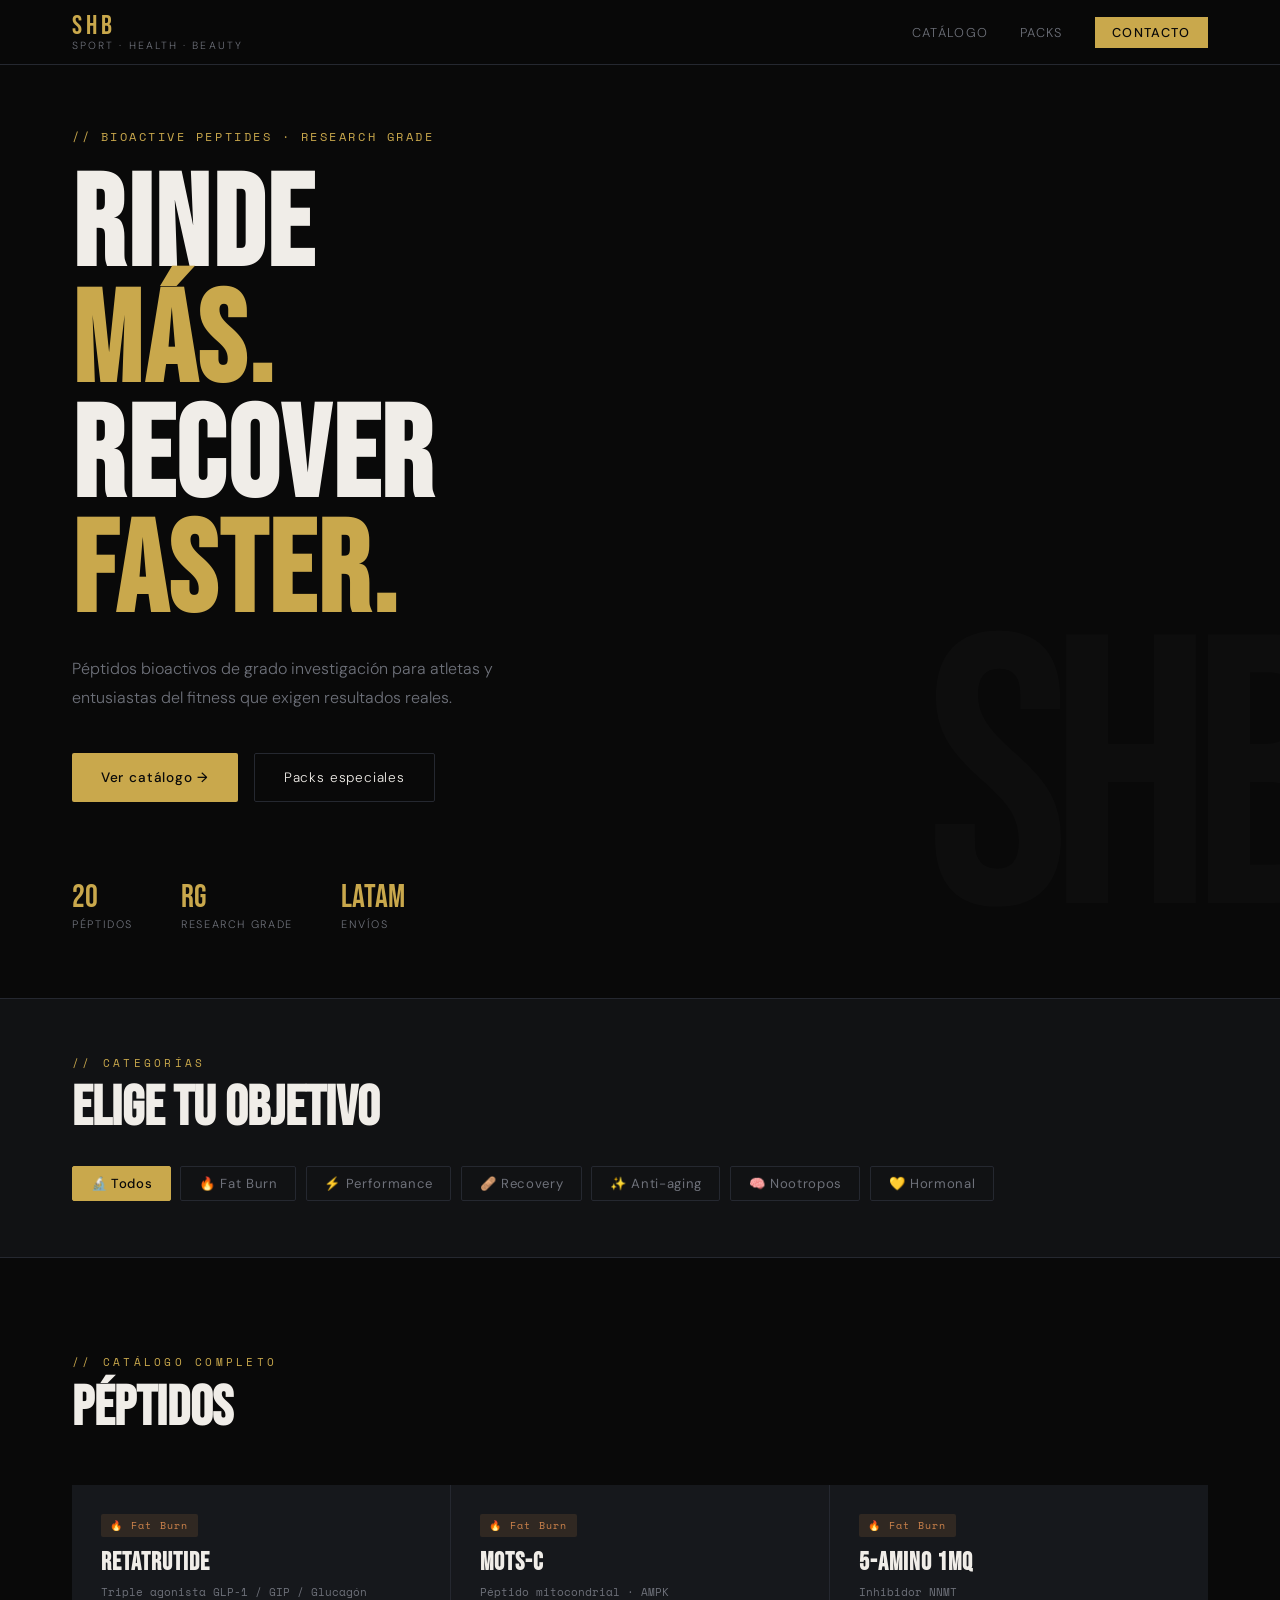
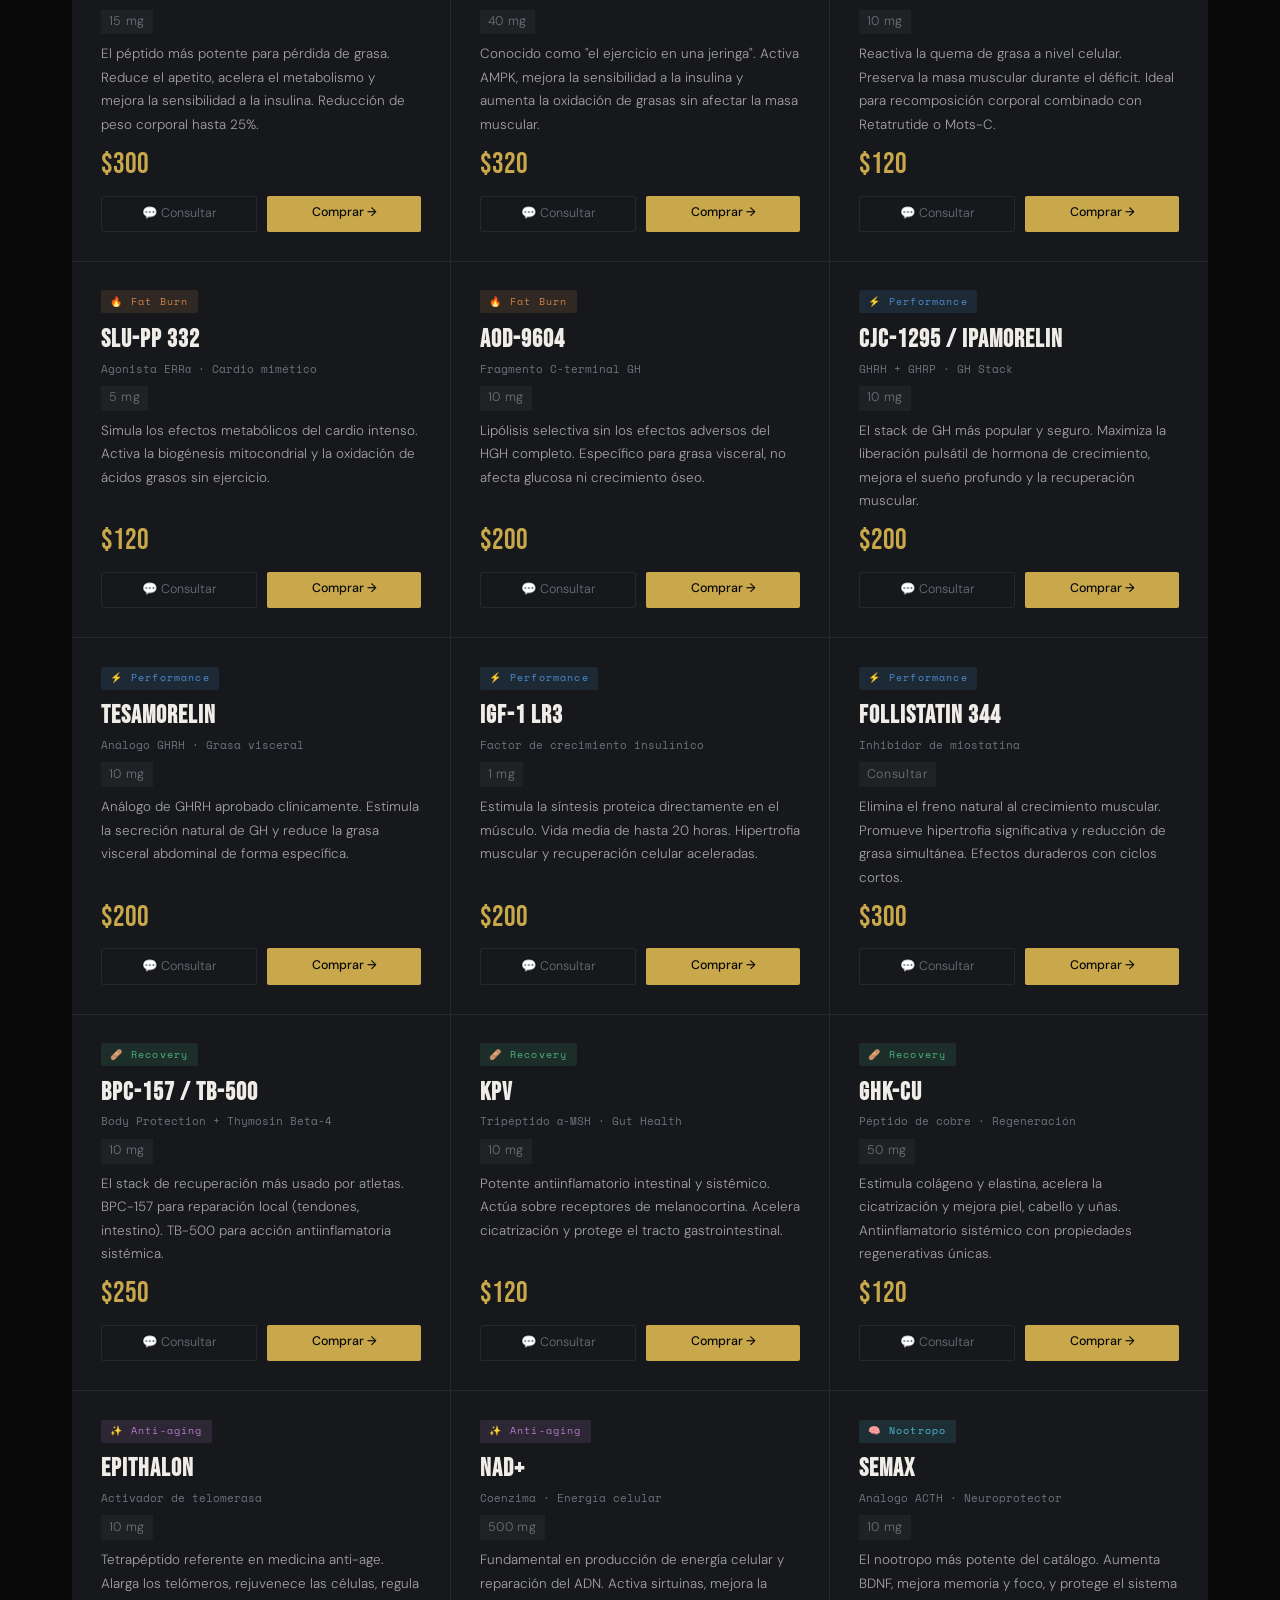
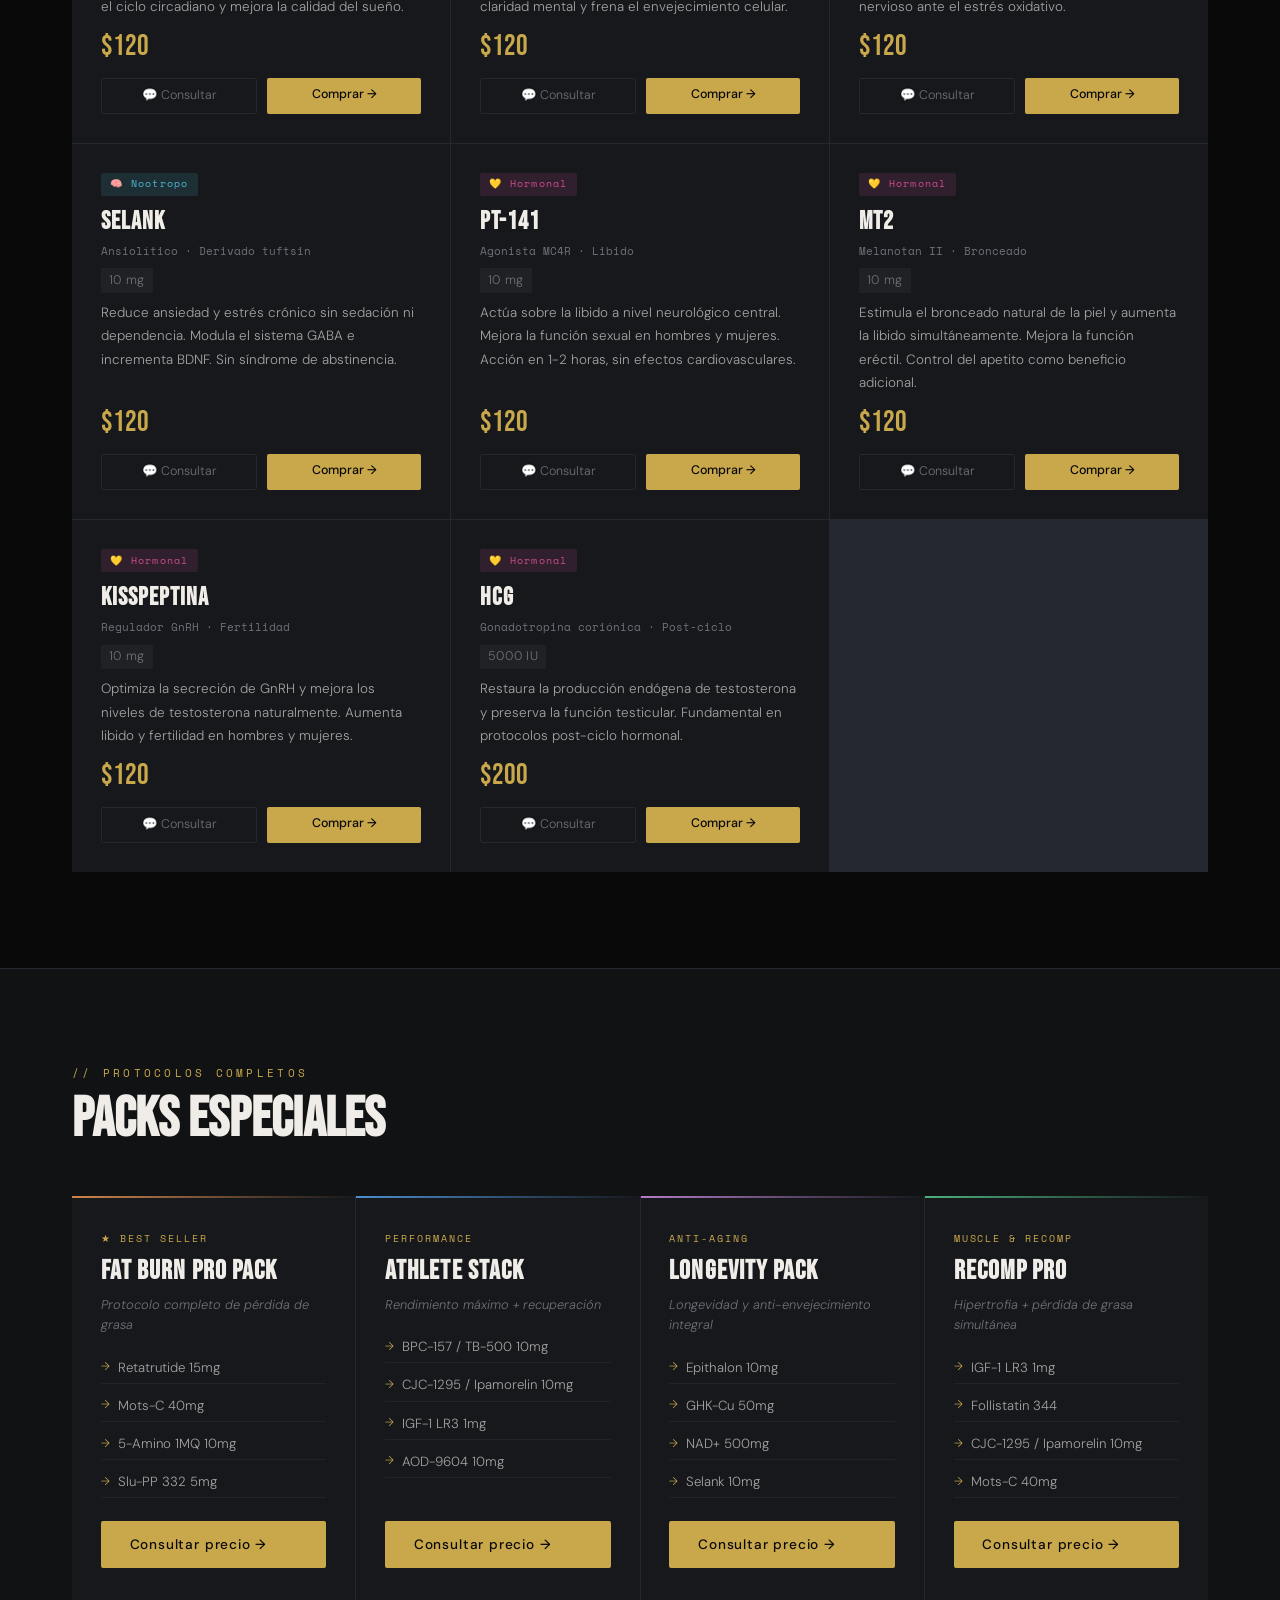
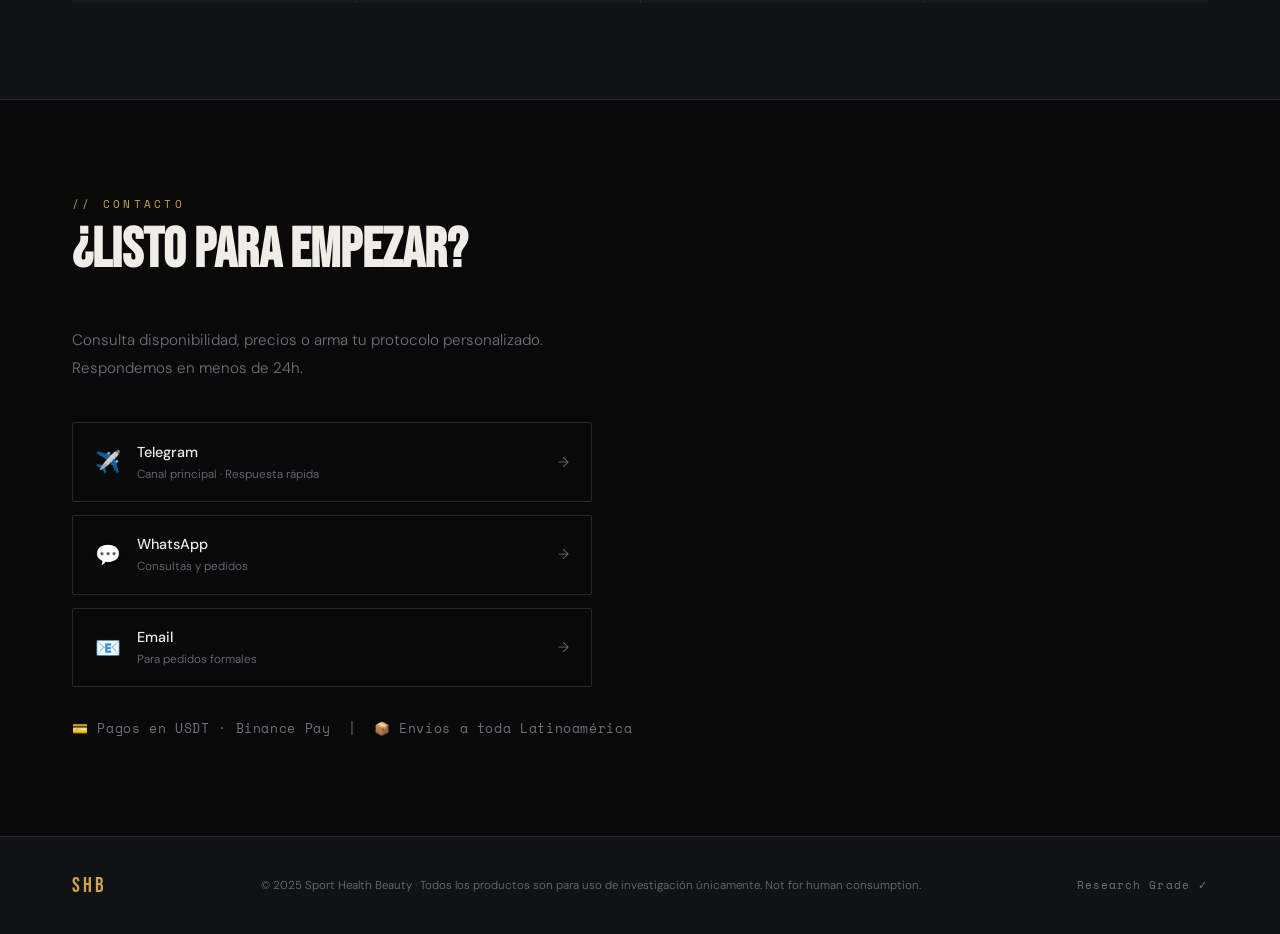
==== index.html @ b102d447 "Add files via upload" ====
<!DOCTYPE html>
<html lang="es">
<head>
  <meta charset="UTF-8" />
  <meta name="viewport" content="width=device-width, initial-scale=1.0" />
  <title>SHB — Sport Health Beauty | Péptidos Bioactivos</title>
  <link rel="preconnect" href="https://fonts.googleapis.com" />
  <link rel="preconnect" href="https://fonts.gstatic.com" crossorigin />
  <link href="https://fonts.googleapis.com/css2?family=Bebas+Neue&family=DM+Sans:ital,opsz,wght@0,9..40,300;0,9..40,400;0,9..40,500;1,9..40,300&family=Space+Mono:wght@400;700&display=swap" rel="stylesheet" />
  <link rel="stylesheet" href="style.css" />
</head>
<body>

  <!-- NAV -->
  <nav id="navbar">
    <div class="nav-inner">
      <div class="nav-logo">
        <span class="logo-main">SHB</span>
        <span class="logo-sub">Sport · Health · Beauty</span>
      </div>
      <ul class="nav-links">
        <li><a href="#catalogo">Catálogo</a></li>
        <li><a href="#packs">Packs</a></li>
        <li><a href="#contacto" class="nav-cta">Contacto</a></li>
      </ul>
      <button class="nav-toggle" id="navToggle" aria-label="Menú">
        <span></span><span></span><span></span>
      </button>
    </div>
    <div class="nav-mobile" id="navMobile">
      <a href="#catalogo">Catálogo</a>
      <a href="#packs">Packs</a>
      <a href="#contacto">Contacto</a>
    </div>
  </nav>

  <!-- HERO -->
  <section class="hero" id="inicio">
    <div class="hero-content">
      <p class="hero-tag">// Bioactive Peptides · Research Grade</p>
      <h1 class="hero-title">
        RINDE<br>
        <em>MÁS.</em><br>
        RECOVER<br>
        <em>FASTER.</em>
      </h1>
      <p class="hero-sub">Péptidos bioactivos de grado investigación para atletas y entusiastas del fitness que exigen resultados reales.</p>
      <div class="hero-btns">
        <a href="#catalogo" class="btn-primary">Ver catálogo →</a>
        <a href="#packs" class="btn-secondary">Packs especiales</a>
      </div>
    </div>
    <div class="hero-stats">
      <div class="stat">
        <span class="stat-num">20</span>
        <span class="stat-label">Péptidos</span>
      </div>
      <div class="stat">
        <span class="stat-num">RG</span>
        <span class="stat-label">Research Grade</span>
      </div>
      <div class="stat">
        <span class="stat-num">LATAM</span>
        <span class="stat-label">Envíos</span>
      </div>
    </div>
  </section>

  <!-- CATEGORÍAS -->
  <section class="categories" id="categorias">
    <div class="container">
      <p class="section-label">// Categorías</p>
      <h2 class="section-title">ELIGE TU OBJETIVO</h2>
      <div class="cat-grid">
        <button class="cat-btn active" data-filter="all">🔬 Todos</button>
        <button class="cat-btn" data-filter="fat">🔥 Fat Burn</button>
        <button class="cat-btn" data-filter="perf">⚡ Performance</button>
        <button class="cat-btn" data-filter="recov">🩹 Recovery</button>
        <button class="cat-btn" data-filter="skin">✨ Anti-aging</button>
        <button class="cat-btn" data-filter="neuro">🧠 Nootropos</button>
        <button class="cat-btn" data-filter="hormonal">💛 Hormonal</button>
      </div>
    </div>
  </section>

  <!-- CATÁLOGO -->
  <section class="catalog" id="catalogo">
    <div class="container">
      <p class="section-label">// Catálogo completo</p>
      <h2 class="section-title">PÉPTIDOS</h2>

      <div class="peptide-grid" id="peptideGrid">

        <!-- FAT BURN -->
        <div class="peptide-card" data-cat="fat">
          <span class="tag tag-fat">🔥 Fat Burn</span>
          <h3 class="p-name">RETATRUTIDE</h3>
          <p class="p-aka">Triple agonista GLP-1 / GIP / Glucagón</p>
          <p class="p-dose">15 mg</p>
          <p class="p-desc">El péptido más potente para pérdida de grasa. Reduce el apetito, acelera el metabolismo y mejora la sensibilidad a la insulina. Reducción de peso corporal hasta 25%.</p>
          <p class="p-price">$300</p>
          <div class="p-actions">
            <a href="https://t.me/TUUSUARIO" class="btn-card-contact" target="_blank">💬 Consultar</a>
            <a href="https://t.me/TUUSUARIO" class="btn-card-buy" target="_blank">Comprar →</a>
          </div>
        </div>

        <div class="peptide-card" data-cat="fat">
          <span class="tag tag-fat">🔥 Fat Burn</span>
          <h3 class="p-name">MOTS-C</h3>
          <p class="p-aka">Péptido mitocondrial · AMPK</p>
          <p class="p-dose">40 mg</p>
          <p class="p-desc">Conocido como "el ejercicio en una jeringa". Activa AMPK, mejora la sensibilidad a la insulina y aumenta la oxidación de grasas sin afectar la masa muscular.</p>
          <p class="p-price">$320</p>
          <div class="p-actions">
            <a href="https://t.me/TUUSUARIO" class="btn-card-contact" target="_blank">💬 Consultar</a>
            <a href="https://t.me/TUUSUARIO" class="btn-card-buy" target="_blank">Comprar →</a>
          </div>
        </div>

        <div class="peptide-card" data-cat="fat">
          <span class="tag tag-fat">🔥 Fat Burn</span>
          <h3 class="p-name">5-AMINO 1MQ</h3>
          <p class="p-aka">Inhibidor NNMT</p>
          <p class="p-dose">10 mg</p>
          <p class="p-desc">Reactiva la quema de grasa a nivel celular. Preserva la masa muscular durante el déficit. Ideal para recomposición corporal combinado con Retatrutide o Mots-C.</p>
          <p class="p-price">$120</p>
          <div class="p-actions">
            <a href="https://t.me/TUUSUARIO" class="btn-card-contact" target="_blank">💬 Consultar</a>
            <a href="https://t.me/TUUSUARIO" class="btn-card-buy" target="_blank">Comprar →</a>
          </div>
        </div>

        <div class="peptide-card" data-cat="fat">
          <span class="tag tag-fat">🔥 Fat Burn</span>
          <h3 class="p-name">SLU-PP 332</h3>
          <p class="p-aka">Agonista ERRα · Cardio mimético</p>
          <p class="p-dose">5 mg</p>
          <p class="p-desc">Simula los efectos metabólicos del cardio intenso. Activa la biogénesis mitocondrial y la oxidación de ácidos grasos sin ejercicio.</p>
          <p class="p-price">$120</p>
          <div class="p-actions">
            <a href="https://t.me/TUUSUARIO" class="btn-card-contact" target="_blank">💬 Consultar</a>
            <a href="https://t.me/TUUSUARIO" class="btn-card-buy" target="_blank">Comprar →</a>
          </div>
        </div>

        <div class="peptide-card" data-cat="fat">
          <span class="tag tag-fat">🔥 Fat Burn</span>
          <h3 class="p-name">AOD-9604</h3>
          <p class="p-aka">Fragmento C-terminal GH</p>
          <p class="p-dose">10 mg</p>
          <p class="p-desc">Lipólisis selectiva sin los efectos adversos del HGH completo. Específico para grasa visceral, no afecta glucosa ni crecimiento óseo.</p>
          <p class="p-price">$200</p>
          <div class="p-actions">
            <a href="https://t.me/TUUSUARIO" class="btn-card-contact" target="_blank">💬 Consultar</a>
            <a href="https://t.me/TUUSUARIO" class="btn-card-buy" target="_blank">Comprar →</a>
          </div>
        </div>

        <!-- PERFORMANCE -->
        <div class="peptide-card" data-cat="perf">
          <span class="tag tag-perf">⚡ Performance</span>
          <h3 class="p-name">CJC-1295 / IPAMORELIN</h3>
          <p class="p-aka">GHRH + GHRP · GH Stack</p>
          <p class="p-dose">10 mg</p>
          <p class="p-desc">El stack de GH más popular y seguro. Maximiza la liberación pulsátil de hormona de crecimiento, mejora el sueño profundo y la recuperación muscular.</p>
          <p class="p-price">$200</p>
          <div class="p-actions">
            <a href="https://t.me/TUUSUARIO" class="btn-card-contact" target="_blank">💬 Consultar</a>
            <a href="https://t.me/TUUSUARIO" class="btn-card-buy" target="_blank">Comprar →</a>
          </div>
        </div>

        <div class="peptide-card" data-cat="perf">
          <span class="tag tag-perf">⚡ Performance</span>
          <h3 class="p-name">TESAMORELIN</h3>
          <p class="p-aka">Análogo GHRH · Grasa visceral</p>
          <p class="p-dose">10 mg</p>
          <p class="p-desc">Análogo de GHRH aprobado clínicamente. Estimula la secreción natural de GH y reduce la grasa visceral abdominal de forma específica.</p>
          <p class="p-price">$200</p>
          <div class="p-actions">
            <a href="https://t.me/TUUSUARIO" class="btn-card-contact" target="_blank">💬 Consultar</a>
            <a href="https://t.me/TUUSUARIO" class="btn-card-buy" target="_blank">Comprar →</a>
          </div>
        </div>

        <div class="peptide-card" data-cat="perf">
          <span class="tag tag-perf">⚡ Performance</span>
          <h3 class="p-name">IGF-1 LR3</h3>
          <p class="p-aka">Factor de crecimiento insulínico</p>
          <p class="p-dose">1 mg</p>
          <p class="p-desc">Estimula la síntesis proteica directamente en el músculo. Vida media de hasta 20 horas. Hipertrofia muscular y recuperación celular aceleradas.</p>
          <p class="p-price">$200</p>
          <div class="p-actions">
            <a href="https://t.me/TUUSUARIO" class="btn-card-contact" target="_blank">💬 Consultar</a>
            <a href="https://t.me/TUUSUARIO" class="btn-card-buy" target="_blank">Comprar →</a>
          </div>
        </div>

        <div class="peptide-card" data-cat="perf">
          <span class="tag tag-perf">⚡ Performance</span>
          <h3 class="p-name">FOLLISTATIN 344</h3>
          <p class="p-aka">Inhibidor de miostatina</p>
          <p class="p-dose">Consultar</p>
          <p class="p-desc">Elimina el freno natural al crecimiento muscular. Promueve hipertrofia significativa y reducción de grasa simultánea. Efectos duraderos con ciclos cortos.</p>
          <p class="p-price">$300</p>
          <div class="p-actions">
            <a href="https://t.me/TUUSUARIO" class="btn-card-contact" target="_blank">💬 Consultar</a>
            <a href="https://t.me/TUUSUARIO" class="btn-card-buy" target="_blank">Comprar →</a>
          </div>
        </div>

        <!-- RECOVERY -->
        <div class="peptide-card" data-cat="recov">
          <span class="tag tag-recov">🩹 Recovery</span>
          <h3 class="p-name">BPC-157 / TB-500</h3>
          <p class="p-aka">Body Protection + Thymosin Beta-4</p>
          <p class="p-dose">10 mg</p>
          <p class="p-desc">El stack de recuperación más usado por atletas. BPC-157 para reparación local (tendones, intestino). TB-500 para acción antiinflamatoria sistémica.</p>
          <p class="p-price">$250</p>
          <div class="p-actions">
            <a href="https://t.me/TUUSUARIO" class="btn-card-contact" target="_blank">💬 Consultar</a>
            <a href="https://t.me/TUUSUARIO" class="btn-card-buy" target="_blank">Comprar →</a>
          </div>
        </div>

        <div class="peptide-card" data-cat="recov">
          <span class="tag tag-recov">🩹 Recovery</span>
          <h3 class="p-name">KPV</h3>
          <p class="p-aka">Tripéptido α-MSH · Gut Health</p>
          <p class="p-dose">10 mg</p>
          <p class="p-desc">Potente antiinflamatorio intestinal y sistémico. Actúa sobre receptores de melanocortina. Acelera cicatrización y protege el tracto gastrointestinal.</p>
          <p class="p-price">$120</p>
          <div class="p-actions">
            <a href="https://t.me/TUUSUARIO" class="btn-card-contact" target="_blank">💬 Consultar</a>
            <a href="https://t.me/TUUSUARIO" class="btn-card-buy" target="_blank">Comprar →</a>
          </div>
        </div>

        <div class="peptide-card" data-cat="recov">
          <span class="tag tag-recov">🩹 Recovery</span>
          <h3 class="p-name">GHK-CU</h3>
          <p class="p-aka">Péptido de cobre · Regeneración</p>
          <p class="p-dose">50 mg</p>
          <p class="p-desc">Estimula colágeno y elastina, acelera la cicatrización y mejora piel, cabello y uñas. Antiinflamatorio sistémico con propiedades regenerativas únicas.</p>
          <p class="p-price">$120</p>
          <div class="p-actions">
            <a href="https://t.me/TUUSUARIO" class="btn-card-contact" target="_blank">💬 Consultar</a>
            <a href="https://t.me/TUUSUARIO" class="btn-card-buy" target="_blank">Comprar →</a>
          </div>
        </div>

        <!-- ANTI-AGING / SKIN -->
        <div class="peptide-card" data-cat="skin">
          <span class="tag tag-skin">✨ Anti-aging</span>
          <h3 class="p-name">EPITHALON</h3>
          <p class="p-aka">Activador de telomerasa</p>
          <p class="p-dose">10 mg</p>
          <p class="p-desc">Tetrapéptido referente en medicina anti-age. Alarga los telómeros, rejuvenece las células, regula el ciclo circadiano y mejora la calidad del sueño.</p>
          <p class="p-price">$120</p>
          <div class="p-actions">
            <a href="https://t.me/TUUSUARIO" class="btn-card-contact" target="_blank">💬 Consultar</a>
            <a href="https://t.me/TUUSUARIO" class="btn-card-buy" target="_blank">Comprar →</a>
          </div>
        </div>

        <div class="peptide-card" data-cat="skin">
          <span class="tag tag-skin">✨ Anti-aging</span>
          <h3 class="p-name">NAD+</h3>
          <p class="p-aka">Coenzima · Energía celular</p>
          <p class="p-dose">500 mg</p>
          <p class="p-desc">Fundamental en producción de energía celular y reparación del ADN. Activa sirtuinas, mejora la claridad mental y frena el envejecimiento celular.</p>
          <p class="p-price">$120</p>
          <div class="p-actions">
            <a href="https://t.me/TUUSUARIO" class="btn-card-contact" target="_blank">💬 Consultar</a>
            <a href="https://t.me/TUUSUARIO" class="btn-card-buy" target="_blank">Comprar →</a>
          </div>
        </div>

        <!-- NOOTROPOS -->
        <div class="peptide-card" data-cat="neuro">
          <span class="tag tag-neuro">🧠 Nootropo</span>
          <h3 class="p-name">SEMAX</h3>
          <p class="p-aka">Análogo ACTH · Neuroprotector</p>
          <p class="p-dose">10 mg</p>
          <p class="p-desc">El nootropo más potente del catálogo. Aumenta BDNF, mejora memoria y foco, y protege el sistema nervioso ante el estrés oxidativo.</p>
          <p class="p-price">$120</p>
          <div class="p-actions">
            <a href="https://t.me/TUUSUARIO" class="btn-card-contact" target="_blank">💬 Consultar</a>
            <a href="https://t.me/TUUSUARIO" class="btn-card-buy" target="_blank">Comprar →</a>
          </div>
        </div>

        <div class="peptide-card" data-cat="neuro">
          <span class="tag tag-neuro">🧠 Nootropo</span>
          <h3 class="p-name">SELANK</h3>
          <p class="p-aka">Ansiolítico · Derivado tuftsin</p>
          <p class="p-dose">10 mg</p>
          <p class="p-desc">Reduce ansiedad y estrés crónico sin sedación ni dependencia. Modula el sistema GABA e incrementa BDNF. Sin síndrome de abstinencia.</p>
          <p class="p-price">$120</p>
          <div class="p-actions">
            <a href="https://t.me/TUUSUARIO" class="btn-card-contact" target="_blank">💬 Consultar</a>
            <a href="https://t.me/TUUSUARIO" class="btn-card-buy" target="_blank">Comprar →</a>
          </div>
        </div>

        <!-- HORMONAL -->
        <div class="peptide-card" data-cat="hormonal">
          <span class="tag tag-hormonal">💛 Hormonal</span>
          <h3 class="p-name">PT-141</h3>
          <p class="p-aka">Agonista MC4R · Libido</p>
          <p class="p-dose">10 mg</p>
          <p class="p-desc">Actúa sobre la libido a nivel neurológico central. Mejora la función sexual en hombres y mujeres. Acción en 1-2 horas, sin efectos cardiovasculares.</p>
          <p class="p-price">$120</p>
          <div class="p-actions">
            <a href="https://t.me/TUUSUARIO" class="btn-card-contact" target="_blank">💬 Consultar</a>
            <a href="https://t.me/TUUSUARIO" class="btn-card-buy" target="_blank">Comprar →</a>
          </div>
        </div>

        <div class="peptide-card" data-cat="hormonal">
          <span class="tag tag-hormonal">💛 Hormonal</span>
          <h3 class="p-name">MT2</h3>
          <p class="p-aka">Melanotan II · Bronceado</p>
          <p class="p-dose">10 mg</p>
          <p class="p-desc">Estimula el bronceado natural de la piel y aumenta la libido simultáneamente. Mejora la función eréctil. Control del apetito como beneficio adicional.</p>
          <p class="p-price">$120</p>
          <div class="p-actions">
            <a href="https://t.me/TUUSUARIO" class="btn-card-contact" target="_blank">💬 Consultar</a>
            <a href="https://t.me/TUUSUARIO" class="btn-card-buy" target="_blank">Comprar →</a>
          </div>
        </div>

        <div class="peptide-card" data-cat="hormonal">
          <span class="tag tag-hormonal">💛 Hormonal</span>
          <h3 class="p-name">KISSPEPTINA</h3>
          <p class="p-aka">Regulador GnRH · Fertilidad</p>
          <p class="p-dose">10 mg</p>
          <p class="p-desc">Optimiza la secreción de GnRH y mejora los niveles de testosterona naturalmente. Aumenta libido y fertilidad en hombres y mujeres.</p>
          <p class="p-price">$120</p>
          <div class="p-actions">
            <a href="https://t.me/TUUSUARIO" class="btn-card-contact" target="_blank">💬 Consultar</a>
            <a href="https://t.me/TUUSUARIO" class="btn-card-buy" target="_blank">Comprar →</a>
          </div>
        </div>

        <div class="peptide-card" data-cat="hormonal">
          <span class="tag tag-hormonal">💛 Hormonal</span>
          <h3 class="p-name">HCG</h3>
          <p class="p-aka">Gonadotropina coriónica · Post-ciclo</p>
          <p class="p-dose">5000 IU</p>
          <p class="p-desc">Restaura la producción endógena de testosterona y preserva la función testicular. Fundamental en protocolos post-ciclo hormonal.</p>
          <p class="p-price">$200</p>
          <div class="p-actions">
            <a href="https://t.me/TUUSUARIO" class="btn-card-contact" target="_blank">💬 Consultar</a>
            <a href="https://t.me/TUUSUARIO" class="btn-card-buy" target="_blank">Comprar →</a>
          </div>
        </div>

      </div><!-- end peptide-grid -->
    </div>
  </section>

  <!-- PACKS -->
  <section class="packs" id="packs">
    <div class="container">
      <p class="section-label">// Protocolos completos</p>
      <h2 class="section-title">PACKS ESPECIALES</h2>
      <div class="packs-grid">

        <div class="pack-card pack-fat">
          <p class="pack-badge">★ Best Seller</p>
          <h3 class="pack-name">FAT BURN PRO PACK</h3>
          <p class="pack-sub">Protocolo completo de pérdida de grasa</p>
          <ul class="pack-items">
            <li>Retatrutide 15mg</li>
            <li>Mots-C 40mg</li>
            <li>5-Amino 1MQ 10mg</li>
            <li>Slu-PP 332 5mg</li>
          </ul>
          <a href="https://t.me/TUUSUARIO" class="btn-primary" target="_blank">Consultar precio →</a>
        </div>

        <div class="pack-card pack-perf">
          <p class="pack-badge">Performance</p>
          <h3 class="pack-name">ATHLETE STACK</h3>
          <p class="pack-sub">Rendimiento máximo + recuperación</p>
          <ul class="pack-items">
            <li>BPC-157 / TB-500 10mg</li>
            <li>CJC-1295 / Ipamorelin 10mg</li>
            <li>IGF-1 LR3 1mg</li>
            <li>AOD-9604 10mg</li>
          </ul>
          <a href="https://t.me/TUUSUARIO" class="btn-primary" target="_blank">Consultar precio →</a>
        </div>

        <div class="pack-card pack-skin">
          <p class="pack-badge">Anti-aging</p>
          <h3 class="pack-name">LONGEVITY PACK</h3>
          <p class="pack-sub">Longevidad y anti-envejecimiento integral</p>
          <ul class="pack-items">
            <li>Epithalon 10mg</li>
            <li>GHK-Cu 50mg</li>
            <li>NAD+ 500mg</li>
            <li>Selank 10mg</li>
          </ul>
          <a href="https://t.me/TUUSUARIO" class="btn-primary" target="_blank">Consultar precio →</a>
        </div>

        <div class="pack-card pack-muscle">
          <p class="pack-badge">Muscle & Recomp</p>
          <h3 class="pack-name">RECOMP PRO</h3>
          <p class="pack-sub">Hipertrofia + pérdida de grasa simultánea</p>
          <ul class="pack-items">
            <li>IGF-1 LR3 1mg</li>
            <li>Follistatin 344</li>
            <li>CJC-1295 / Ipamorelin 10mg</li>
            <li>Mots-C 40mg</li>
          </ul>
          <a href="https://t.me/TUUSUARIO" class="btn-primary" target="_blank">Consultar precio →</a>
        </div>

      </div>
    </div>
  </section>

  <!-- CONTACTO -->
  <section class="contact" id="contacto">
    <div class="container">
      <p class="section-label">// Contacto</p>
      <h2 class="section-title">¿LISTO PARA EMPEZAR?</h2>
      <p class="contact-sub">Consulta disponibilidad, precios o arma tu protocolo personalizado. Respondemos en menos de 24h.</p>
      <div class="contact-channels">
        <a href="https://t.me/TUUSUARIO" class="channel" target="_blank">
          <span class="ch-icon">✈️</span>
          <div class="ch-info">
            <span class="ch-name">Telegram</span>
            <span class="ch-desc">Canal principal · Respuesta rápida</span>
          </div>
          <span class="ch-arrow">→</span>
        </a>
        <a href="https://wa.me/TUNUMERO" class="channel" target="_blank">
          <span class="ch-icon">💬</span>
          <div class="ch-info">
            <span class="ch-name">WhatsApp</span>
            <span class="ch-desc">Consultas y pedidos</span>
          </div>
          <span class="ch-arrow">→</span>
        </a>
        <a href="mailto:TU@EMAIL.COM" class="channel">
          <span class="ch-icon">📧</span>
          <div class="ch-info">
            <span class="ch-name">Email</span>
            <span class="ch-desc">Para pedidos formales</span>
          </div>
          <span class="ch-arrow">→</span>
        </a>
      </div>
      <p class="contact-payment">💳 Pagos en USDT · Binance Pay &nbsp;|&nbsp; 📦 Envíos a toda Latinoamérica</p>
    </div>
  </section>

  <!-- FOOTER -->
  <footer>
    <div class="container footer-inner">
      <span class="footer-logo">SHB</span>
      <p class="footer-note">© 2025 Sport Health Beauty · Todos los productos son para uso de investigación únicamente. Not for human consumption.</p>
      <span class="footer-badge">Research Grade ✓</span>
    </div>
  </footer>

  <script src="script.js"></script>
</body>
</html>
---- style.css ----
/* =============================================
   SHB — Sport Health Beauty
   style.css
   ============================================= */

/* TOKENS */
:root {
  --black:   #090909;
  --dark:    #111214;
  --card:    #16181c;
  --border:  #252830;
  --gold:    #c9a84c;
  --gold-lt: #e0bb6a;
  --white:   #f0ede8;
  --muted:   #6e717a;

  --fat:     #cf844c;
  --perf:    #4c8ecf;
  --recov:   #4caf7d;
  --skin:    #b47cc8;
  --neuro:   #4cb8cf;
  --hormonal:#cf4c8e;

  --font-display: 'Bebas Neue', sans-serif;
  --font-body:    'DM Sans', sans-serif;
  --font-mono:    'Space Mono', monospace;

  --radius: 2px;
  --transition: 0.2s ease;
}

/* RESET */
*, *::before, *::after { box-sizing: border-box; margin: 0; padding: 0; }
html { scroll-behavior: smooth; }
body {
  background: var(--black);
  color: var(--white);
  font-family: var(--font-body);
  font-weight: 300;
  line-height: 1.6;
  overflow-x: hidden;
}
a { text-decoration: none; color: inherit; }
ul { list-style: none; }
img { display: block; max-width: 100%; }

/* CONTAINER */
.container {
  max-width: 1200px;
  margin: 0 auto;
  padding: 0 2rem;
}

/* =============================================
   NAV
   ============================================= */
#navbar {
  position: fixed;
  top: 0; left: 0; right: 0;
  z-index: 200;
  background: rgba(9,9,9,0.88);
  backdrop-filter: blur(14px);
  border-bottom: 1px solid var(--border);
  transition: background var(--transition);
}

.nav-inner {
  max-width: 1200px;
  margin: 0 auto;
  padding: 0 2rem;
  height: 64px;
  display: flex;
  align-items: center;
  justify-content: space-between;
}

.nav-logo {
  display: flex;
  flex-direction: column;
  line-height: 1;
}
.logo-main {
  font-family: var(--font-display);
  font-size: 1.7rem;
  letter-spacing: 0.15em;
  color: var(--gold);
}
.logo-sub {
  font-size: 0.65rem;
  letter-spacing: 0.2em;
  color: var(--muted);
  text-transform: uppercase;
  margin-top: 1px;
}

.nav-links {
  display: flex;
  gap: 2rem;
  align-items: center;
}
.nav-links a {
  font-size: 0.8rem;
  letter-spacing: 0.1em;
  text-transform: uppercase;
  color: var(--muted);
  transition: color var(--transition);
}
.nav-links a:hover { color: var(--gold); }
.nav-cta {
  background: var(--gold) !important;
  color: var(--black) !important;
  padding: 0.45rem 1.1rem;
  font-weight: 500 !important;
}
.nav-cta:hover { background: var(--gold-lt) !important; }

.nav-toggle {
  display: none;
  flex-direction: column;
  gap: 5px;
  background: none;
  border: none;
  cursor: pointer;
  padding: 4px;
}
.nav-toggle span {
  display: block;
  width: 22px;
  height: 2px;
  background: var(--white);
  transition: var(--transition);
}

.nav-mobile {
  display: none;
  flex-direction: column;
  padding: 1rem 2rem 1.5rem;
  border-top: 1px solid var(--border);
  gap: 1rem;
}
.nav-mobile a {
  font-size: 0.9rem;
  letter-spacing: 0.1em;
  text-transform: uppercase;
  color: var(--muted);
}
.nav-mobile.open { display: flex; }

/* =============================================
   HERO
   ============================================= */
.hero {
  min-height: 100vh;
  display: flex;
  flex-direction: column;
  justify-content: center;
  padding: 8rem 2rem 4rem;
  max-width: 1200px;
  margin: 0 auto;
  position: relative;
}

.hero::before {
  content: 'SHB';
  position: fixed;
  right: -3rem;
  bottom: -5rem;
  font-family: var(--font-display);
  font-size: 30vw;
  color: rgba(255,255,255,0.018);
  letter-spacing: -0.05em;
  pointer-events: none;
  line-height: 1;
  z-index: 0;
}

.hero-content { position: relative; z-index: 1; }

.hero-tag {
  font-family: var(--font-mono);
  font-size: 0.72rem;
  color: var(--gold);
  letter-spacing: 0.22em;
  text-transform: uppercase;
  margin-bottom: 1.5rem;
  opacity: 0;
  animation: fadeUp 0.7s ease 0.2s forwards;
}

.hero-title {
  font-family: var(--font-display);
  font-size: clamp(3.5rem, 10vw, 8.5rem);
  line-height: 0.9;
  letter-spacing: 0.02em;
  margin-bottom: 1.5rem;
  opacity: 0;
  animation: fadeUp 0.7s ease 0.4s forwards;
}
.hero-title em {
  font-style: normal;
  color: var(--gold);
}

.hero-sub {
  font-size: 1rem;
  color: var(--muted);
  max-width: 500px;
  margin-bottom: 2.5rem;
  line-height: 1.8;
  opacity: 0;
  animation: fadeUp 0.7s ease 0.6s forwards;
}

.hero-btns {
  display: flex;
  gap: 1rem;
  flex-wrap: wrap;
  opacity: 0;
  animation: fadeUp 0.7s ease 0.8s forwards;
}

.hero-stats {
  display: flex;
  gap: 3rem;
  margin-top: 5rem;
  opacity: 0;
  animation: fadeUp 0.7s ease 1s forwards;
}
.stat { display: flex; flex-direction: column; }
.stat-num {
  font-family: var(--font-display);
  font-size: 2rem;
  color: var(--gold);
  line-height: 1;
}
.stat-label {
  font-size: 0.68rem;
  color: var(--muted);
  letter-spacing: 0.15em;
  text-transform: uppercase;
  margin-top: 2px;
}

/* =============================================
   BUTTONS
   ============================================= */
.btn-primary {
  display: inline-flex;
  align-items: center;
  gap: 0.4rem;
  background: var(--gold);
  color: var(--black);
  padding: 0.8rem 1.8rem;
  font-size: 0.85rem;
  font-weight: 500;
  letter-spacing: 0.06em;
  transition: background var(--transition), transform var(--transition);
  border-radius: var(--radius);
}
.btn-primary:hover {
  background: var(--gold-lt);
  transform: translateY(-2px);
}

.btn-secondary {
  display: inline-flex;
  align-items: center;
  gap: 0.4rem;
  border: 1px solid var(--border);
  color: var(--white);
  padding: 0.8rem 1.8rem;
  font-size: 0.85rem;
  letter-spacing: 0.06em;
  transition: border-color var(--transition), color var(--transition), transform var(--transition);
  border-radius: var(--radius);
}
.btn-secondary:hover {
  border-color: var(--gold);
  color: var(--gold);
  transform: translateY(-2px);
}

/* =============================================
   SECTION COMMON
   ============================================= */
section { padding: 6rem 0; }

.section-label {
  font-family: var(--font-mono);
  font-size: 0.68rem;
  color: var(--gold);
  letter-spacing: 0.3em;
  text-transform: uppercase;
  margin-bottom: 0.6rem;
}

.section-title {
  font-family: var(--font-display);
  font-size: clamp(2rem, 5vw, 3.5rem);
  line-height: 1;
  margin-bottom: 3rem;
}

/* =============================================
   CATEGORIES
   ============================================= */
.categories {
  background: var(--dark);
  border-top: 1px solid var(--border);
  border-bottom: 1px solid var(--border);
  padding: 3.5rem 0;
}
.categories .section-title { margin-bottom: 1.8rem; }

.cat-grid {
  display: flex;
  flex-wrap: wrap;
  gap: 0.6rem;
}

.cat-btn {
  background: transparent;
  border: 1px solid var(--border);
  color: var(--muted);
  padding: 0.5rem 1.1rem;
  font-family: var(--font-body);
  font-size: 0.82rem;
  letter-spacing: 0.05em;
  cursor: pointer;
  border-radius: var(--radius);
  transition: all var(--transition);
}
.cat-btn:hover {
  border-color: var(--gold);
  color: var(--white);
}
.cat-btn.active {
  background: var(--gold);
  border-color: var(--gold);
  color: var(--black);
  font-weight: 500;
}

/* =============================================
   CATALOG
   ============================================= */
.catalog { background: var(--black); }

.peptide-grid {
  display: grid;
  grid-template-columns: repeat(auto-fill, minmax(300px, 1fr));
  gap: 1px;
  background: var(--border);
}

.peptide-card {
  background: var(--card);
  padding: 1.8rem;
  display: flex;
  flex-direction: column;
  gap: 0.5rem;
  transition: background var(--transition);
}
.peptide-card:hover { background: #1b1e23; }
.peptide-card.hidden { display: none; }

/* Tags */
.tag {
  display: inline-block;
  font-family: var(--font-mono);
  font-size: 0.62rem;
  letter-spacing: 0.12em;
  padding: 0.22rem 0.6rem;
  border-radius: 2px;
  width: fit-content;
}
.tag-fat      { background: rgba(207,132,76,0.14); color: var(--fat); }
.tag-perf     { background: rgba(76,142,207,0.14); color: var(--perf); }
.tag-recov    { background: rgba(76,175,125,0.14); color: var(--recov); }
.tag-skin     { background: rgba(180,124,200,0.14); color: var(--skin); }
.tag-neuro    { background: rgba(76,184,207,0.14); color: var(--neuro); }
.tag-hormonal { background: rgba(207,76,142,0.14); color: var(--hormonal); }

.p-name {
  font-family: var(--font-display);
  font-size: 1.55rem;
  letter-spacing: 0.04em;
  line-height: 1;
  margin-top: 0.4rem;
}
.p-aka {
  font-family: var(--font-mono);
  font-size: 0.68rem;
  color: var(--muted);
}
.p-dose {
  font-size: 0.78rem;
  color: var(--muted);
  background: rgba(255,255,255,0.04);
  display: inline-block;
  padding: 0.15rem 0.5rem;
  width: fit-content;
  letter-spacing: 0.05em;
}
.p-desc {
  font-size: 0.84rem;
  color: rgba(240,237,232,0.65);
  line-height: 1.75;
  flex-grow: 1;
}
.p-price {
  font-family: var(--font-display);
  font-size: 1.8rem;
  color: var(--gold);
  line-height: 1;
  margin-top: 0.4rem;
}

.p-actions {
  display: flex;
  gap: 0.6rem;
  margin-top: 0.5rem;
  flex-wrap: wrap;
}
.btn-card-contact {
  flex: 1;
  text-align: center;
  padding: 0.45rem 0.8rem;
  border: 1px solid var(--border);
  font-size: 0.78rem;
  color: var(--muted);
  border-radius: var(--radius);
  transition: all var(--transition);
}
.btn-card-contact:hover {
  border-color: var(--gold);
  color: var(--gold);
}
.btn-card-buy {
  flex: 1;
  text-align: center;
  padding: 0.45rem 0.8rem;
  background: var(--gold);
  color: var(--black);
  font-size: 0.78rem;
  font-weight: 500;
  border-radius: var(--radius);
  transition: background var(--transition);
}
.btn-card-buy:hover { background: var(--gold-lt); }

/* =============================================
   PACKS
   ============================================= */
.packs {
  background: var(--dark);
  border-top: 1px solid var(--border);
}

.packs-grid {
  display: grid;
  grid-template-columns: repeat(auto-fit, minmax(260px, 1fr));
  gap: 1px;
  background: var(--border);
}

.pack-card {
  background: var(--card);
  padding: 2.2rem 1.8rem;
  display: flex;
  flex-direction: column;
  gap: 0.6rem;
  position: relative;
  overflow: hidden;
  transition: background var(--transition);
}
.pack-card:hover { background: #1b1e23; }
.pack-card::before {
  content: '';
  position: absolute;
  top: 0; left: 0; right: 0;
  height: 2px;
}
.pack-fat::before    { background: linear-gradient(90deg, var(--fat), transparent); }
.pack-perf::before   { background: linear-gradient(90deg, var(--perf), transparent); }
.pack-skin::before   { background: linear-gradient(90deg, var(--skin), transparent); }
.pack-muscle::before { background: linear-gradient(90deg, var(--recov), transparent); }

.pack-badge {
  font-family: var(--font-mono);
  font-size: 0.62rem;
  letter-spacing: 0.2em;
  color: var(--gold);
  text-transform: uppercase;
}
.pack-name {
  font-family: var(--font-display);
  font-size: 1.7rem;
  letter-spacing: 0.04em;
  line-height: 1.05;
}
.pack-sub {
  font-size: 0.8rem;
  color: var(--muted);
  font-style: italic;
  margin-bottom: 0.4rem;
}
.pack-items {
  display: flex;
  flex-direction: column;
  gap: 0.4rem;
  margin-bottom: 0.8rem;
  flex-grow: 1;
}
.pack-items li {
  font-size: 0.83rem;
  color: rgba(240,237,232,0.65);
  padding: 0.3rem 0;
  border-bottom: 1px solid rgba(37,40,48,0.7);
  display: flex;
  align-items: center;
  gap: 0.5rem;
}
.pack-items li::before {
  content: '→';
  color: var(--gold);
  font-size: 0.72rem;
  flex-shrink: 0;
}

/* =============================================
   CONTACT
   ============================================= */
.contact { background: var(--black); border-top: 1px solid var(--border); }

.contact-sub {
  color: var(--muted);
  font-size: 0.95rem;
  max-width: 520px;
  margin-bottom: 2.5rem;
  line-height: 1.8;
}

.contact-channels {
  display: flex;
  flex-direction: column;
  gap: 0.8rem;
  max-width: 520px;
  margin-bottom: 2rem;
}

.channel {
  display: flex;
  align-items: center;
  gap: 1rem;
  padding: 1.1rem 1.4rem;
  border: 1px solid var(--border);
  border-radius: var(--radius);
  transition: all var(--transition);
}
.channel:hover {
  border-color: var(--gold);
  background: rgba(201,168,76,0.04);
}
.ch-icon { font-size: 1.3rem; flex-shrink: 0; }
.ch-info { flex: 1; display: flex; flex-direction: column; gap: 1px; }
.ch-name { font-size: 0.9rem; font-weight: 500; }
.ch-desc { font-size: 0.73rem; color: var(--muted); }
.ch-arrow {
  color: var(--muted);
  font-size: 0.9rem;
  transition: transform var(--transition), color var(--transition);
}
.channel:hover .ch-arrow {
  transform: translateX(5px);
  color: var(--gold);
}

.contact-payment {
  font-size: 0.8rem;
  color: var(--muted);
  font-family: var(--font-mono);
  letter-spacing: 0.05em;
}

/* =============================================
   FOOTER
   ============================================= */
footer {
  background: var(--dark);
  border-top: 1px solid var(--border);
  padding: 2rem 0;
}
.footer-inner {
  display: flex;
  align-items: center;
  justify-content: space-between;
  flex-wrap: wrap;
  gap: 1rem;
}
.footer-logo {
  font-family: var(--font-display);
  font-size: 1.3rem;
  letter-spacing: 0.15em;
  color: var(--gold);
}
.footer-note {
  font-size: 0.72rem;
  color: var(--muted);
  text-align: center;
  flex: 1;
  line-height: 1.7;
}
.footer-badge {
  font-family: var(--font-mono);
  font-size: 0.68rem;
  color: var(--muted);
  letter-spacing: 0.1em;
}

/* =============================================
   ANIMATIONS
   ============================================= */
@keyframes fadeUp {
  from { opacity: 0; transform: translateY(18px); }
  to   { opacity: 1; transform: translateY(0); }
}

.reveal {
  opacity: 0;
  transform: translateY(20px);
  transition: opacity 0.6s ease, transform 0.6s ease;
}
.reveal.visible {
  opacity: 1;
  transform: translateY(0);
}

@media (prefers-reduced-motion: reduce) {
  *, *::before, *::after { animation-duration: 0.01ms !important; transition-duration: 0.01ms !important; }
}

/* =============================================
   RESPONSIVE
   ============================================= */
@media (max-width: 768px) {
  .nav-links { display: none; }
  .nav-toggle { display: flex; }

  .hero { padding: 6rem 1.5rem 3rem; }
  .hero-stats { gap: 2rem; margin-top: 3rem; }
  .hero::before { display: none; }

  .container { padding: 0 1.5rem; }
  section { padding: 4rem 0; }

  .peptide-grid { grid-template-columns: 1fr; }
  .packs-grid   { grid-template-columns: 1fr; }
  .cat-grid     { gap: 0.4rem; }

  .footer-inner { flex-direction: column; text-align: center; }
  .footer-note  { order: 2; }
}

@media (max-width: 480px) {
  .hero-btns { flex-direction: column; }
  .btn-primary, .btn-secondary { width: 100%; justify-content: center; }
}
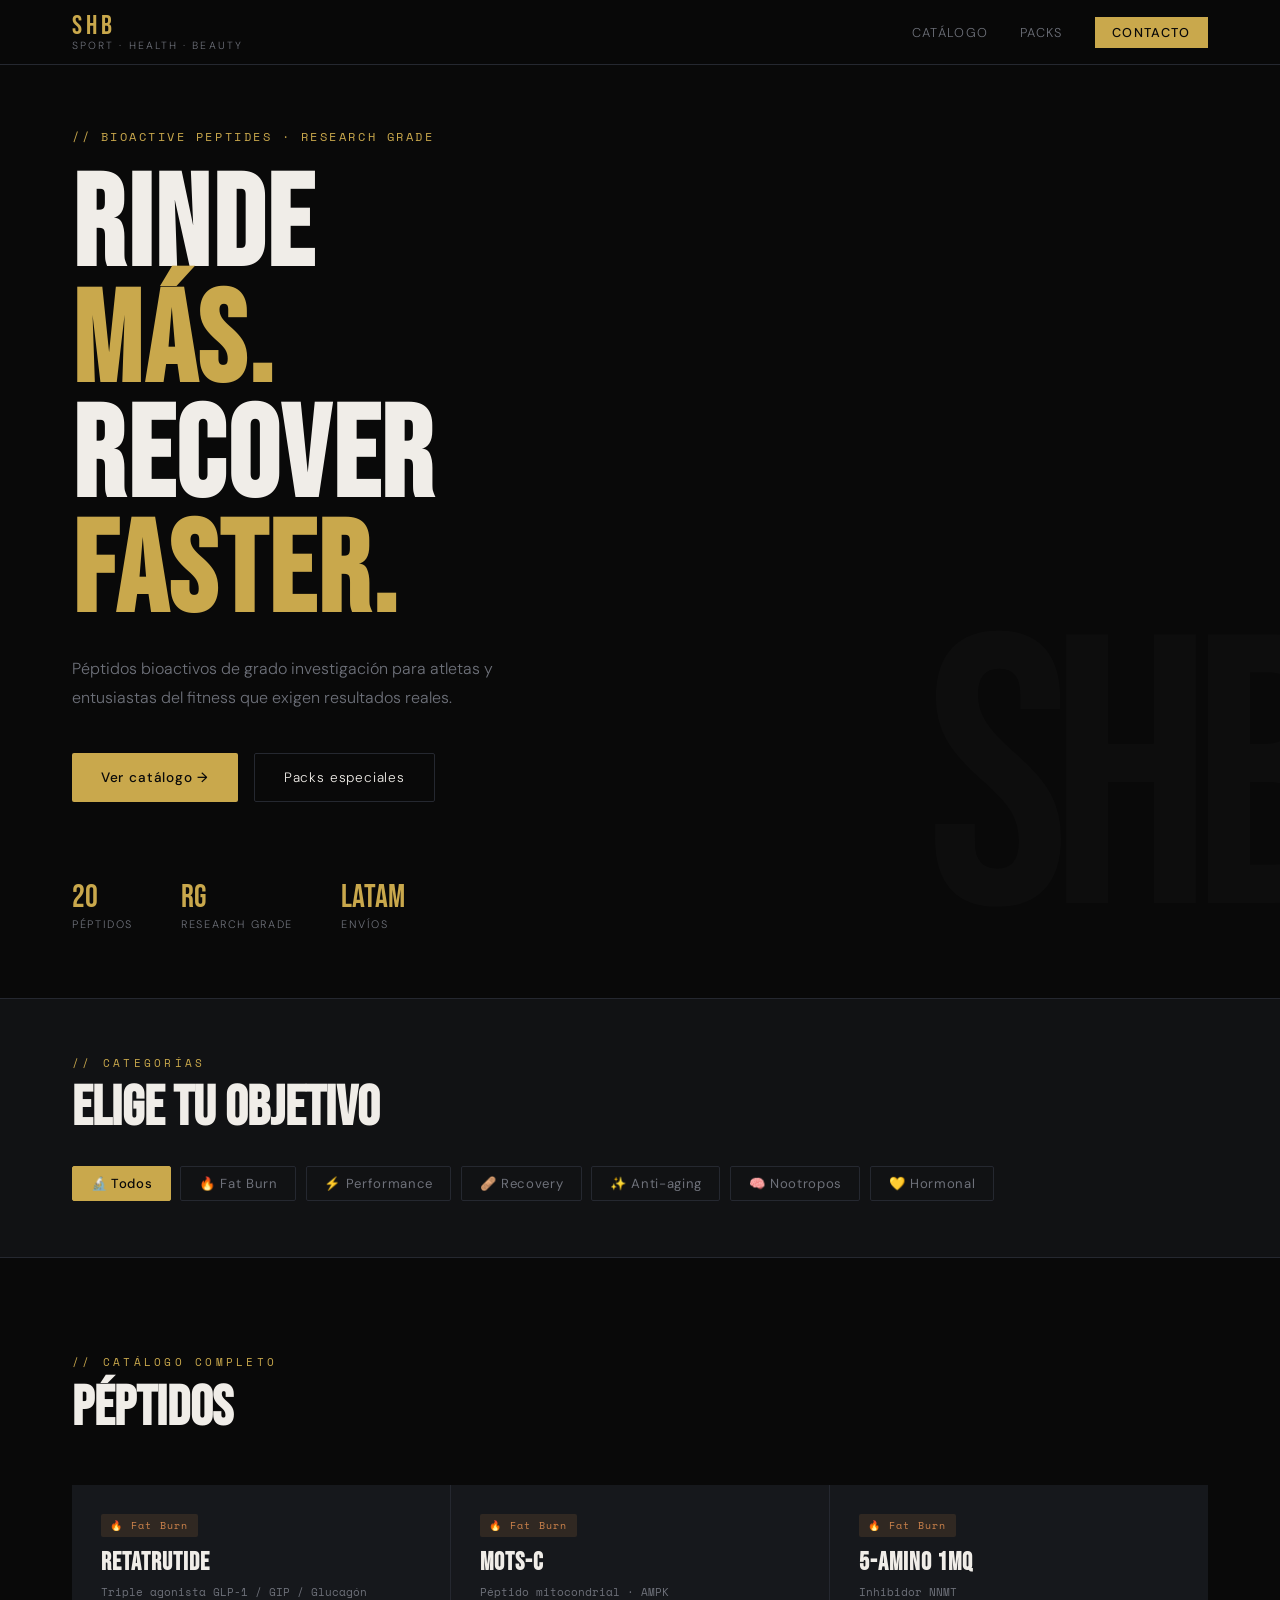
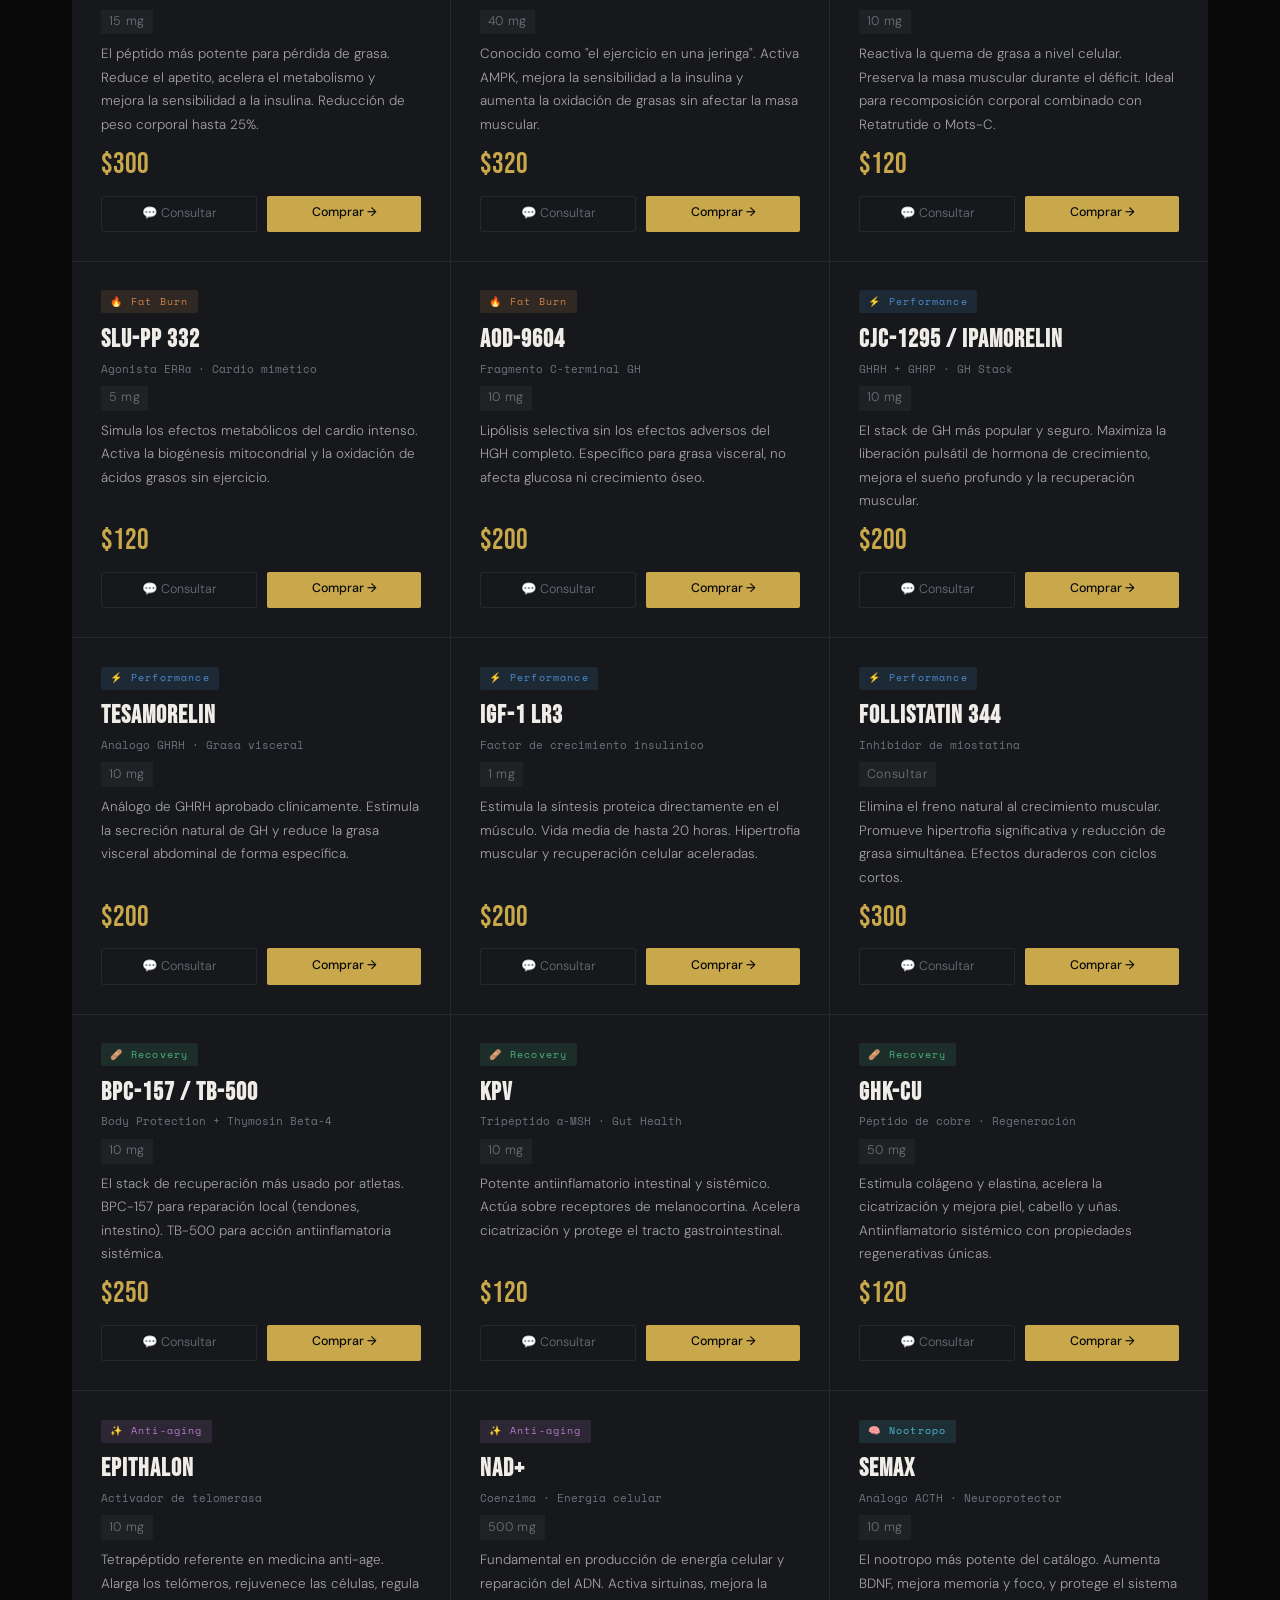
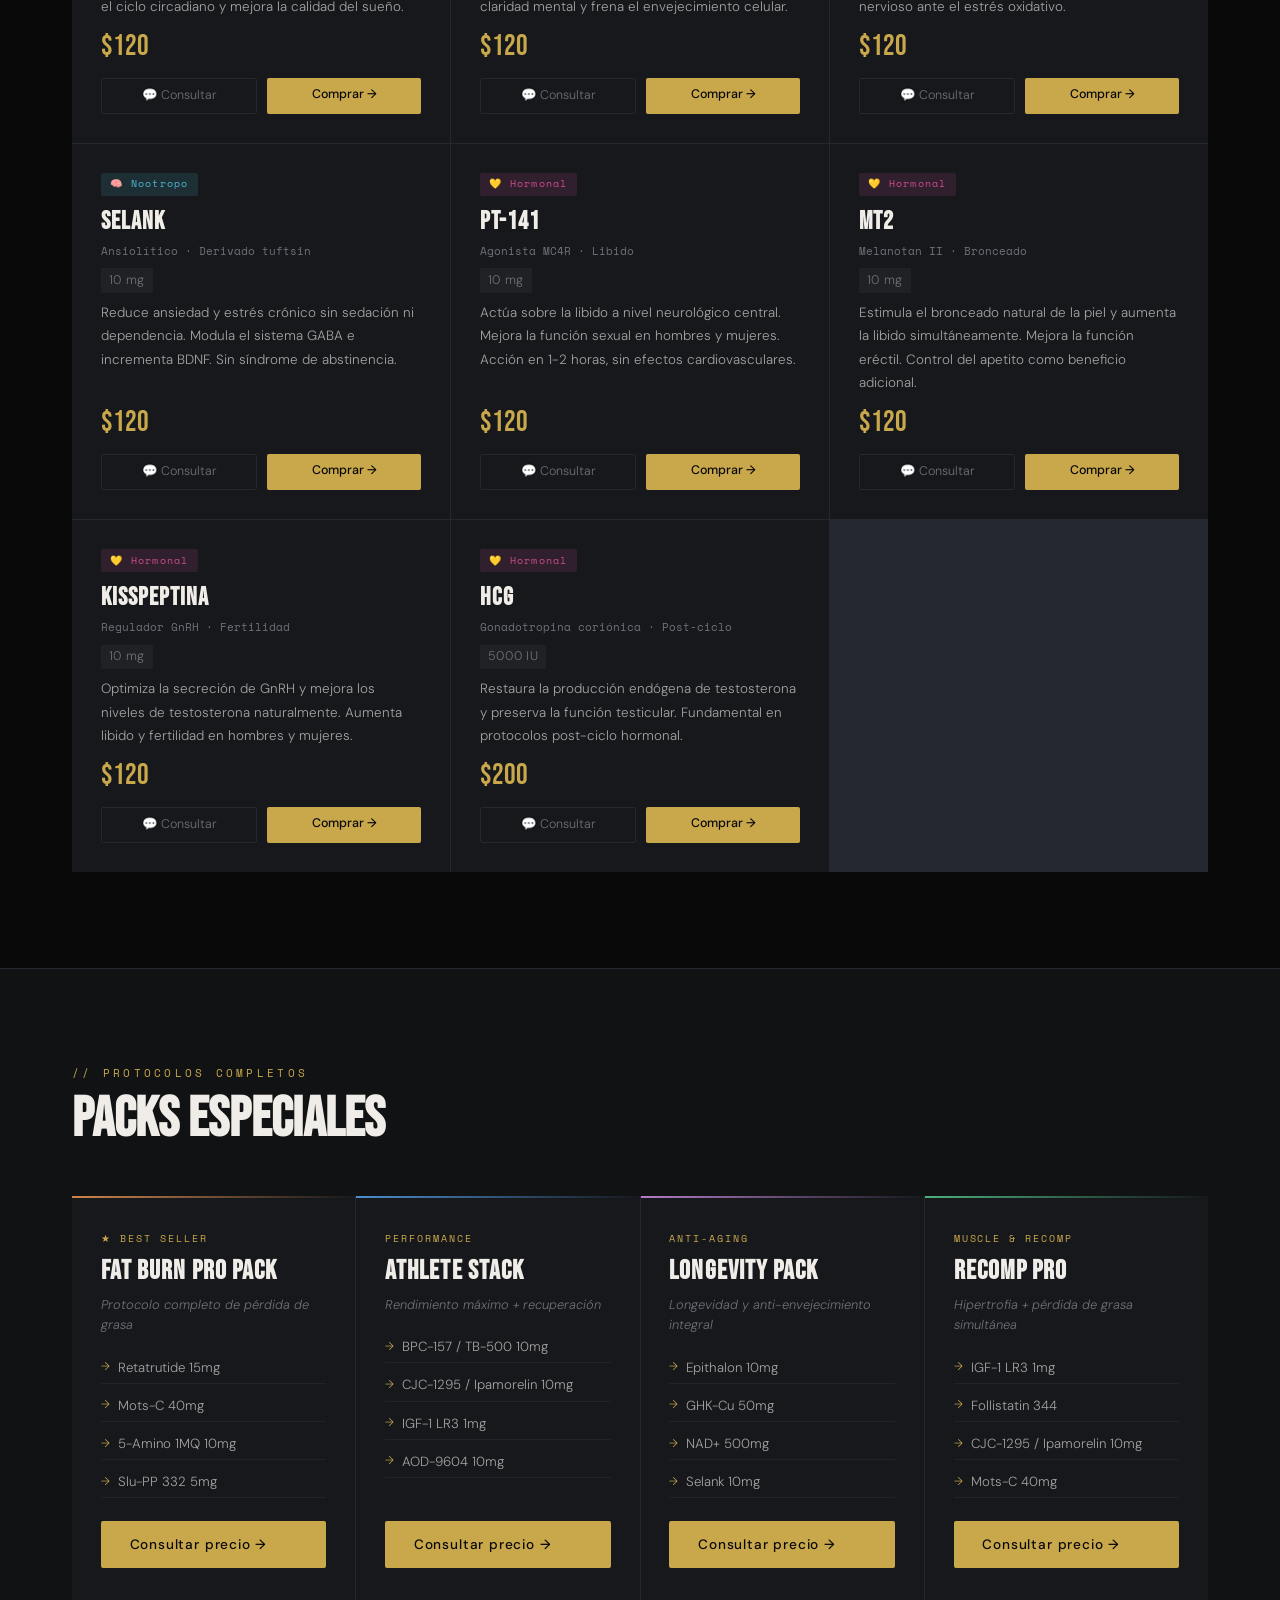
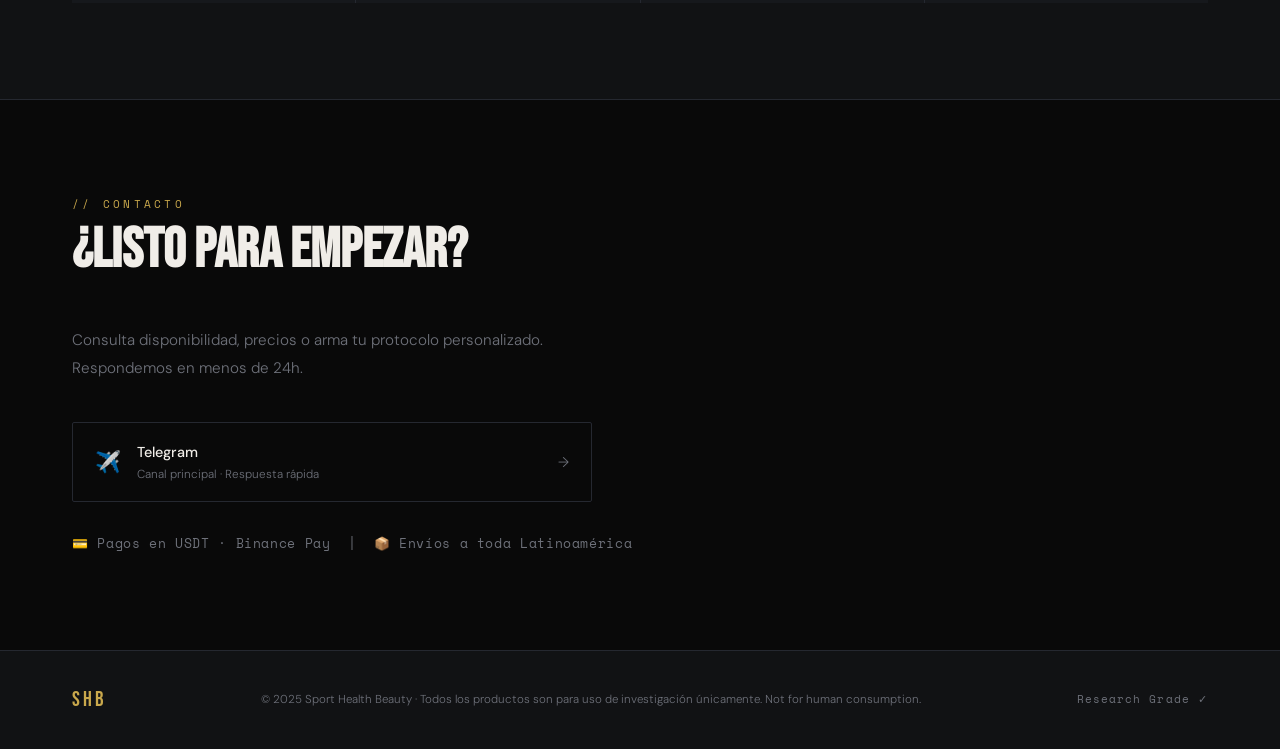
==== commit 3e45cdb2: "index.html" ====
--- a/index.html
+++ b/index.html
@@ -100,8 +100,8 @@
           <p class="p-desc">El péptido más potente para pérdida de grasa. Reduce el apetito, acelera el metabolismo y mejora la sensibilidad a la insulina. Reducción de peso corporal hasta 25%.</p>
           <p class="p-price">$300</p>
           <div class="p-actions">
-            <a href="https://t.me/TUUSUARIO" class="btn-card-contact" target="_blank">💬 Consultar</a>
-            <a href="https://t.me/TUUSUARIO" class="btn-card-buy" target="_blank">Comprar →</a>
+            <a href="https://t.me/shb_pep" class="btn-card-contact" target="_blank">💬 Consultar</a>
+            <a href="https://t.me/shb_pep" class="btn-card-buy" target="_blank">Comprar →</a>
           </div>
         </div>
 
@@ -113,8 +113,8 @@
           <p class="p-desc">Conocido como "el ejercicio en una jeringa". Activa AMPK, mejora la sensibilidad a la insulina y aumenta la oxidación de grasas sin afectar la masa muscular.</p>
           <p class="p-price">$320</p>
           <div class="p-actions">
-            <a href="https://t.me/TUUSUARIO" class="btn-card-contact" target="_blank">💬 Consultar</a>
-            <a href="https://t.me/TUUSUARIO" class="btn-card-buy" target="_blank">Comprar →</a>
+            <a href="https://t.me/shb_pep" class="btn-card-contact" target="_blank">💬 Consultar</a>
+            <a href="https://t.me/shb_pep" class="btn-card-buy" target="_blank">Comprar →</a>
           </div>
         </div>
 
@@ -126,8 +126,8 @@
           <p class="p-desc">Reactiva la quema de grasa a nivel celular. Preserva la masa muscular durante el déficit. Ideal para recomposición corporal combinado con Retatrutide o Mots-C.</p>
           <p class="p-price">$120</p>
           <div class="p-actions">
-            <a href="https://t.me/TUUSUARIO" class="btn-card-contact" target="_blank">💬 Consultar</a>
-            <a href="https://t.me/TUUSUARIO" class="btn-card-buy" target="_blank">Comprar →</a>
+            <a href="https://t.me/shb_pep" class="btn-card-contact" target="_blank">💬 Consultar</a>
+            <a href="https://t.me/shb_pep" class="btn-card-buy" target="_blank">Comprar →</a>
           </div>
         </div>
 
@@ -139,8 +139,8 @@
           <p class="p-desc">Simula los efectos metabólicos del cardio intenso. Activa la biogénesis mitocondrial y la oxidación de ácidos grasos sin ejercicio.</p>
           <p class="p-price">$120</p>
           <div class="p-actions">
-            <a href="https://t.me/TUUSUARIO" class="btn-card-contact" target="_blank">💬 Consultar</a>
-            <a href="https://t.me/TUUSUARIO" class="btn-card-buy" target="_blank">Comprar →</a>
+            <a href="https://t.me/shb_pep" class="btn-card-contact" target="_blank">💬 Consultar</a>
+            <a href="https://t.me/shb_pep" class="btn-card-buy" target="_blank">Comprar →</a>
           </div>
         </div>
 
@@ -152,8 +152,8 @@
           <p class="p-desc">Lipólisis selectiva sin los efectos adversos del HGH completo. Específico para grasa visceral, no afecta glucosa ni crecimiento óseo.</p>
           <p class="p-price">$200</p>
           <div class="p-actions">
-            <a href="https://t.me/TUUSUARIO" class="btn-card-contact" target="_blank">💬 Consultar</a>
-            <a href="https://t.me/TUUSUARIO" class="btn-card-buy" target="_blank">Comprar →</a>
+            <a href="https://t.me/shb_pep" class="btn-card-contact" target="_blank">💬 Consultar</a>
+            <a href="https://t.me/shb_pep" class="btn-card-buy" target="_blank">Comprar →</a>
           </div>
         </div>
 
@@ -166,8 +166,8 @@
           <p class="p-desc">El stack de GH más popular y seguro. Maximiza la liberación pulsátil de hormona de crecimiento, mejora el sueño profundo y la recuperación muscular.</p>
           <p class="p-price">$200</p>
           <div class="p-actions">
-            <a href="https://t.me/TUUSUARIO" class="btn-card-contact" target="_blank">💬 Consultar</a>
-            <a href="https://t.me/TUUSUARIO" class="btn-card-buy" target="_blank">Comprar →</a>
+            <a href="https://t.me/shb_pep" class="btn-card-contact" target="_blank">💬 Consultar</a>
+            <a href="https://t.me/shb_pep" class="btn-card-buy" target="_blank">Comprar →</a>
           </div>
         </div>
 
@@ -179,8 +179,8 @@
           <p class="p-desc">Análogo de GHRH aprobado clínicamente. Estimula la secreción natural de GH y reduce la grasa visceral abdominal de forma específica.</p>
           <p class="p-price">$200</p>
           <div class="p-actions">
-            <a href="https://t.me/TUUSUARIO" class="btn-card-contact" target="_blank">💬 Consultar</a>
-            <a href="https://t.me/TUUSUARIO" class="btn-card-buy" target="_blank">Comprar →</a>
+            <a href="https://t.me/shb_pep" class="btn-card-contact" target="_blank">💬 Consultar</a>
+            <a href="https://t.me/shb_pep" class="btn-card-buy" target="_blank">Comprar →</a>
           </div>
         </div>
 
@@ -192,8 +192,8 @@
           <p class="p-desc">Estimula la síntesis proteica directamente en el músculo. Vida media de hasta 20 horas. Hipertrofia muscular y recuperación celular aceleradas.</p>
           <p class="p-price">$200</p>
           <div class="p-actions">
-            <a href="https://t.me/TUUSUARIO" class="btn-card-contact" target="_blank">💬 Consultar</a>
-            <a href="https://t.me/TUUSUARIO" class="btn-card-buy" target="_blank">Comprar →</a>
+            <a href="https://t.me/shb_pep" class="btn-card-contact" target="_blank">💬 Consultar</a>
+            <a href="https://t.me/shb_pep" class="btn-card-buy" target="_blank">Comprar →</a>
           </div>
         </div>
 
@@ -205,8 +205,8 @@
           <p class="p-desc">Elimina el freno natural al crecimiento muscular. Promueve hipertrofia significativa y reducción de grasa simultánea. Efectos duraderos con ciclos cortos.</p>
           <p class="p-price">$300</p>
           <div class="p-actions">
-            <a href="https://t.me/TUUSUARIO" class="btn-card-contact" target="_blank">💬 Consultar</a>
-            <a href="https://t.me/TUUSUARIO" class="btn-card-buy" target="_blank">Comprar →</a>
+            <a href="https://t.me/shb_pep" class="btn-card-contact" target="_blank">💬 Consultar</a>
+            <a href="https://t.me/shb_pep" class="btn-card-buy" target="_blank">Comprar →</a>
           </div>
         </div>
 
@@ -219,8 +219,8 @@
           <p class="p-desc">El stack de recuperación más usado por atletas. BPC-157 para reparación local (tendones, intestino). TB-500 para acción antiinflamatoria sistémica.</p>
           <p class="p-price">$250</p>
           <div class="p-actions">
-            <a href="https://t.me/TUUSUARIO" class="btn-card-contact" target="_blank">💬 Consultar</a>
-            <a href="https://t.me/TUUSUARIO" class="btn-card-buy" target="_blank">Comprar →</a>
+            <a href="https://t.me/shb_pep" class="btn-card-contact" target="_blank">💬 Consultar</a>
+            <a href="https://t.me/shb_pep" class="btn-card-buy" target="_blank">Comprar →</a>
           </div>
         </div>
 
@@ -232,8 +232,8 @@
           <p class="p-desc">Potente antiinflamatorio intestinal y sistémico. Actúa sobre receptores de melanocortina. Acelera cicatrización y protege el tracto gastrointestinal.</p>
           <p class="p-price">$120</p>
           <div class="p-actions">
-            <a href="https://t.me/TUUSUARIO" class="btn-card-contact" target="_blank">💬 Consultar</a>
-            <a href="https://t.me/TUUSUARIO" class="btn-card-buy" target="_blank">Comprar →</a>
+            <a href="https://t.me/shb_pep" class="btn-card-contact" target="_blank">💬 Consultar</a>
+            <a href="https://t.me/shb_pep" class="btn-card-buy" target="_blank">Comprar →</a>
           </div>
         </div>
 
@@ -245,8 +245,8 @@
           <p class="p-desc">Estimula colágeno y elastina, acelera la cicatrización y mejora piel, cabello y uñas. Antiinflamatorio sistémico con propiedades regenerativas únicas.</p>
           <p class="p-price">$120</p>
           <div class="p-actions">
-            <a href="https://t.me/TUUSUARIO" class="btn-card-contact" target="_blank">💬 Consultar</a>
-            <a href="https://t.me/TUUSUARIO" class="btn-card-buy" target="_blank">Comprar →</a>
+            <a href="https://t.me/shb_pep" class="btn-card-contact" target="_blank">💬 Consultar</a>
+            <a href="https://t.me/shb_pep" class="btn-card-buy" target="_blank">Comprar →</a>
           </div>
         </div>
 
@@ -259,8 +259,8 @@
           <p class="p-desc">Tetrapéptido referente en medicina anti-age. Alarga los telómeros, rejuvenece las células, regula el ciclo circadiano y mejora la calidad del sueño.</p>
           <p class="p-price">$120</p>
           <div class="p-actions">
-            <a href="https://t.me/TUUSUARIO" class="btn-card-contact" target="_blank">💬 Consultar</a>
-            <a href="https://t.me/TUUSUARIO" class="btn-card-buy" target="_blank">Comprar →</a>
+            <a href="https://t.me/shb_pep" class="btn-card-contact" target="_blank">💬 Consultar</a>
+            <a href="https://t.me/shb_pep" class="btn-card-buy" target="_blank">Comprar →</a>
           </div>
         </div>
 
@@ -272,8 +272,8 @@
           <p class="p-desc">Fundamental en producción de energía celular y reparación del ADN. Activa sirtuinas, mejora la claridad mental y frena el envejecimiento celular.</p>
           <p class="p-price">$120</p>
           <div class="p-actions">
-            <a href="https://t.me/TUUSUARIO" class="btn-card-contact" target="_blank">💬 Consultar</a>
-            <a href="https://t.me/TUUSUARIO" class="btn-card-buy" target="_blank">Comprar →</a>
+            <a href="https://t.me/shb_pep" class="btn-card-contact" target="_blank">💬 Consultar</a>
+            <a href="https://t.me/shb_pep" class="btn-card-buy" target="_blank">Comprar →</a>
           </div>
         </div>
 
@@ -286,8 +286,8 @@
           <p class="p-desc">El nootropo más potente del catálogo. Aumenta BDNF, mejora memoria y foco, y protege el sistema nervioso ante el estrés oxidativo.</p>
           <p class="p-price">$120</p>
           <div class="p-actions">
-            <a href="https://t.me/TUUSUARIO" class="btn-card-contact" target="_blank">💬 Consultar</a>
-            <a href="https://t.me/TUUSUARIO" class="btn-card-buy" target="_blank">Comprar →</a>
+            <a href="https://t.me/shb_pep" class="btn-card-contact" target="_blank">💬 Consultar</a>
+            <a href="https://t.me/shb_pep" class="btn-card-buy" target="_blank">Comprar →</a>
           </div>
         </div>
 
@@ -299,8 +299,8 @@
           <p class="p-desc">Reduce ansiedad y estrés crónico sin sedación ni dependencia. Modula el sistema GABA e incrementa BDNF. Sin síndrome de abstinencia.</p>
           <p class="p-price">$120</p>
           <div class="p-actions">
-            <a href="https://t.me/TUUSUARIO" class="btn-card-contact" target="_blank">💬 Consultar</a>
-            <a href="https://t.me/TUUSUARIO" class="btn-card-buy" target="_blank">Comprar →</a>
+            <a href="https://t.me/shb_pep" class="btn-card-contact" target="_blank">💬 Consultar</a>
+            <a href="https://t.me/shb_pep" class="btn-card-buy" target="_blank">Comprar →</a>
           </div>
         </div>
 
@@ -313,8 +313,8 @@
           <p class="p-desc">Actúa sobre la libido a nivel neurológico central. Mejora la función sexual en hombres y mujeres. Acción en 1-2 horas, sin efectos cardiovasculares.</p>
           <p class="p-price">$120</p>
           <div class="p-actions">
-            <a href="https://t.me/TUUSUARIO" class="btn-card-contact" target="_blank">💬 Consultar</a>
-            <a href="https://t.me/TUUSUARIO" class="btn-card-buy" target="_blank">Comprar →</a>
+            <a href="https://t.me/shb_pep" class="btn-card-contact" target="_blank">💬 Consultar</a>
+            <a href="https://t.me/shb_pep" class="btn-card-buy" target="_blank">Comprar →</a>
           </div>
         </div>
 
@@ -326,8 +326,8 @@
           <p class="p-desc">Estimula el bronceado natural de la piel y aumenta la libido simultáneamente. Mejora la función eréctil. Control del apetito como beneficio adicional.</p>
           <p class="p-price">$120</p>
           <div class="p-actions">
-            <a href="https://t.me/TUUSUARIO" class="btn-card-contact" target="_blank">💬 Consultar</a>
-            <a href="https://t.me/TUUSUARIO" class="btn-card-buy" target="_blank">Comprar →</a>
+            <a href="https://t.me/shb_pep" class="btn-card-contact" target="_blank">💬 Consultar</a>
+            <a href="https://t.me/shb_pep" class="btn-card-buy" target="_blank">Comprar →</a>
           </div>
         </div>
 
@@ -339,8 +339,8 @@
           <p class="p-desc">Optimiza la secreción de GnRH y mejora los niveles de testosterona naturalmente. Aumenta libido y fertilidad en hombres y mujeres.</p>
           <p class="p-price">$120</p>
           <div class="p-actions">
-            <a href="https://t.me/TUUSUARIO" class="btn-card-contact" target="_blank">💬 Consultar</a>
-            <a href="https://t.me/TUUSUARIO" class="btn-card-buy" target="_blank">Comprar →</a>
+            <a href="https://t.me/shb_pep" class="btn-card-contact" target="_blank">💬 Consultar</a>
+            <a href="https://t.me/shb_pep" class="btn-card-buy" target="_blank">Comprar →</a>
           </div>
         </div>
 
@@ -352,8 +352,8 @@
           <p class="p-desc">Restaura la producción endógena de testosterona y preserva la función testicular. Fundamental en protocolos post-ciclo hormonal.</p>
           <p class="p-price">$200</p>
           <div class="p-actions">
-            <a href="https://t.me/TUUSUARIO" class="btn-card-contact" target="_blank">💬 Consultar</a>
-            <a href="https://t.me/TUUSUARIO" class="btn-card-buy" target="_blank">Comprar →</a>
+            <a href="https://t.me/shb_pep" class="btn-card-contact" target="_blank">💬 Consultar</a>
+            <a href="https://t.me/shb_pep" class="btn-card-buy" target="_blank">Comprar →</a>
           </div>
         </div>
 
@@ -378,7 +378,7 @@
             <li>5-Amino 1MQ 10mg</li>
             <li>Slu-PP 332 5mg</li>
           </ul>
-          <a href="https://t.me/TUUSUARIO" class="btn-primary" target="_blank">Consultar precio →</a>
+          <a href="https://t.me/shb_pep" class="btn-primary" target="_blank">Consultar precio →</a>
         </div>
 
         <div class="pack-card pack-perf">
@@ -391,7 +391,7 @@
             <li>IGF-1 LR3 1mg</li>
             <li>AOD-9604 10mg</li>
           </ul>
-          <a href="https://t.me/TUUSUARIO" class="btn-primary" target="_blank">Consultar precio →</a>
+          <a href="https://t.me/shb_pep" class="btn-primary" target="_blank">Consultar precio →</a>
         </div>
 
         <div class="pack-card pack-skin">
@@ -404,7 +404,7 @@
             <li>NAD+ 500mg</li>
             <li>Selank 10mg</li>
           </ul>
-          <a href="https://t.me/TUUSUARIO" class="btn-primary" target="_blank">Consultar precio →</a>
+          <a href="https://t.me/shb_pep" class="btn-primary" target="_blank">Consultar precio →</a>
         </div>
 
         <div class="pack-card pack-muscle">
@@ -417,7 +417,7 @@
             <li>CJC-1295 / Ipamorelin 10mg</li>
             <li>Mots-C 40mg</li>
           </ul>
-          <a href="https://t.me/TUUSUARIO" class="btn-primary" target="_blank">Consultar precio →</a>
+          <a href="https://t.me/shb_pep" class="btn-primary" target="_blank">Consultar precio →</a>
         </div>
 
       </div>
@@ -431,27 +431,11 @@
       <h2 class="section-title">¿LISTO PARA EMPEZAR?</h2>
       <p class="contact-sub">Consulta disponibilidad, precios o arma tu protocolo personalizado. Respondemos en menos de 24h.</p>
       <div class="contact-channels">
-        <a href="https://t.me/TUUSUARIO" class="channel" target="_blank">
+        <a href="https://t.me/shb_pep" class="channel" target="_blank">
           <span class="ch-icon">✈️</span>
           <div class="ch-info">
             <span class="ch-name">Telegram</span>
             <span class="ch-desc">Canal principal · Respuesta rápida</span>
-          </div>
-          <span class="ch-arrow">→</span>
-        </a>
-        <a href="https://wa.me/TUNUMERO" class="channel" target="_blank">
-          <span class="ch-icon">💬</span>
-          <div class="ch-info">
-            <span class="ch-name">WhatsApp</span>
-            <span class="ch-desc">Consultas y pedidos</span>
-          </div>
-          <span class="ch-arrow">→</span>
-        </a>
-        <a href="mailto:TU@EMAIL.COM" class="channel">
-          <span class="ch-icon">📧</span>
-          <div class="ch-info">
-            <span class="ch-name">Email</span>
-            <span class="ch-desc">Para pedidos formales</span>
           </div>
           <span class="ch-arrow">→</span>
         </a>
